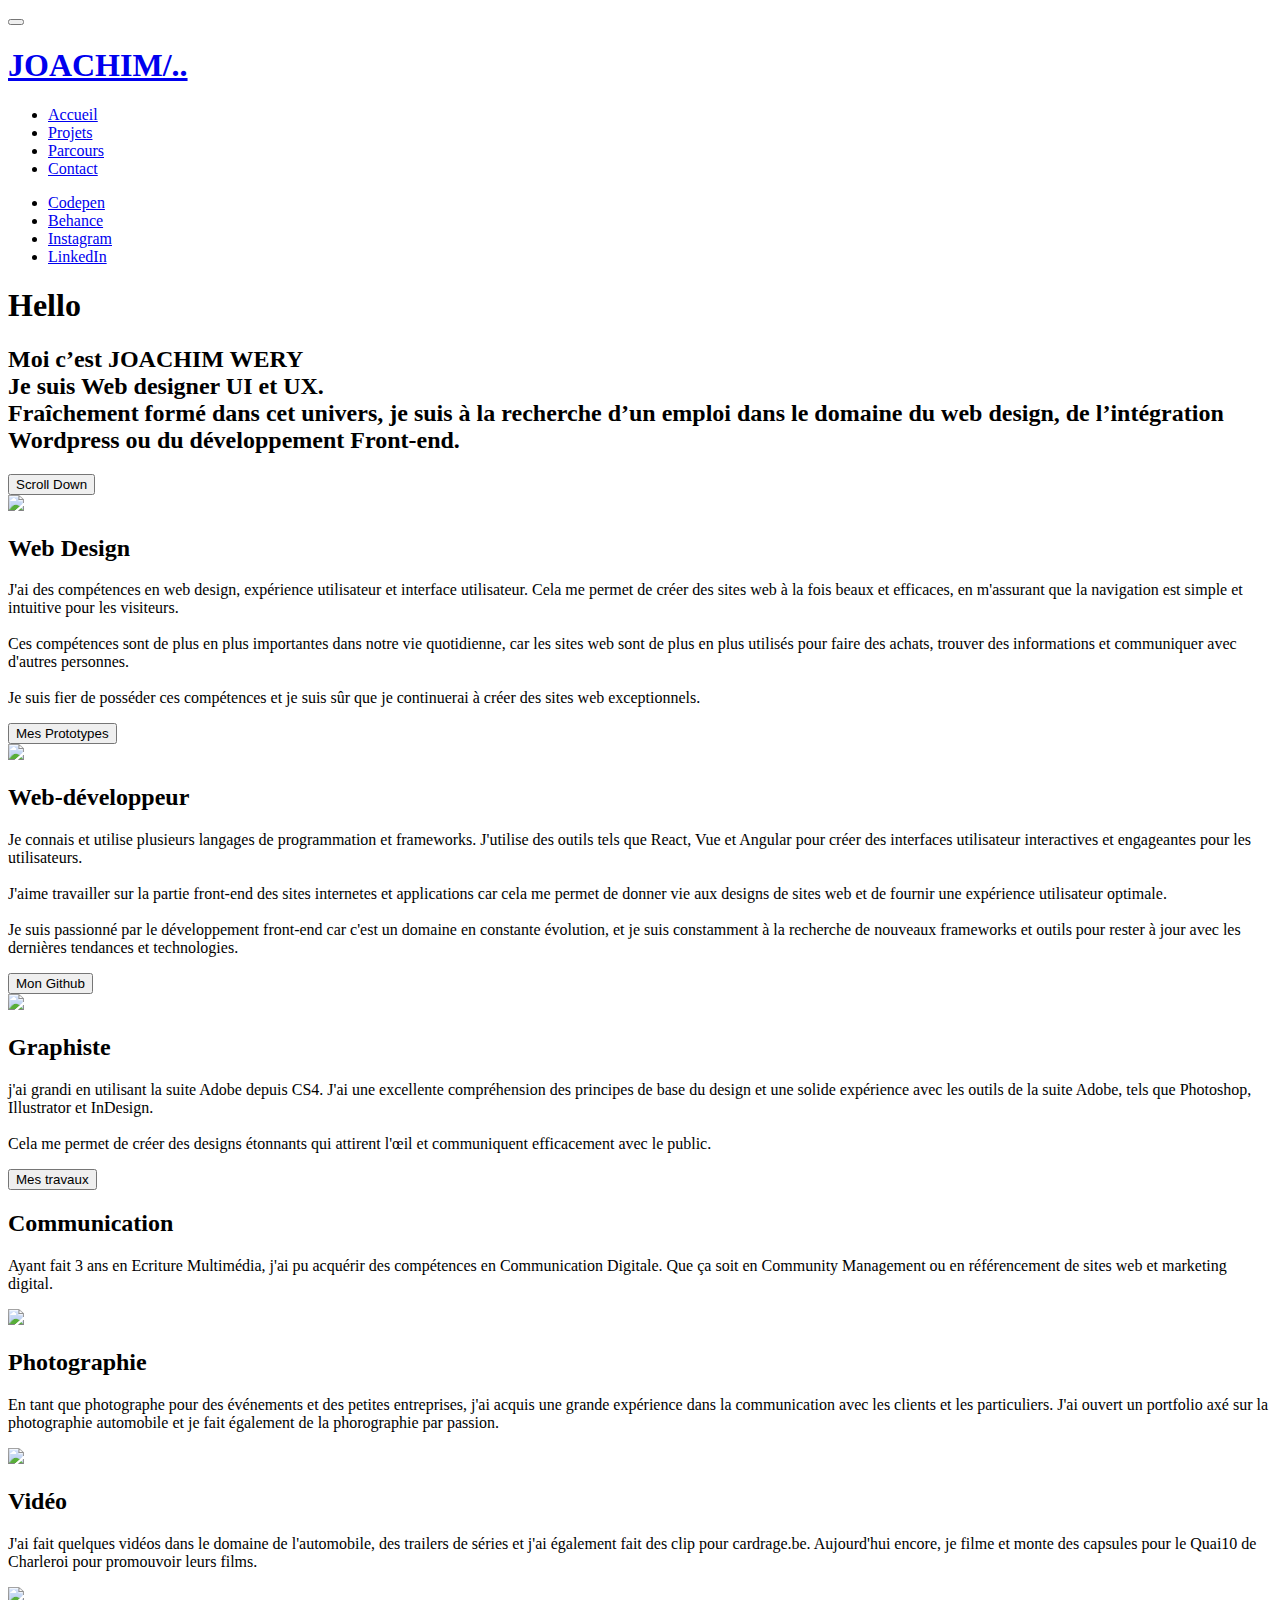
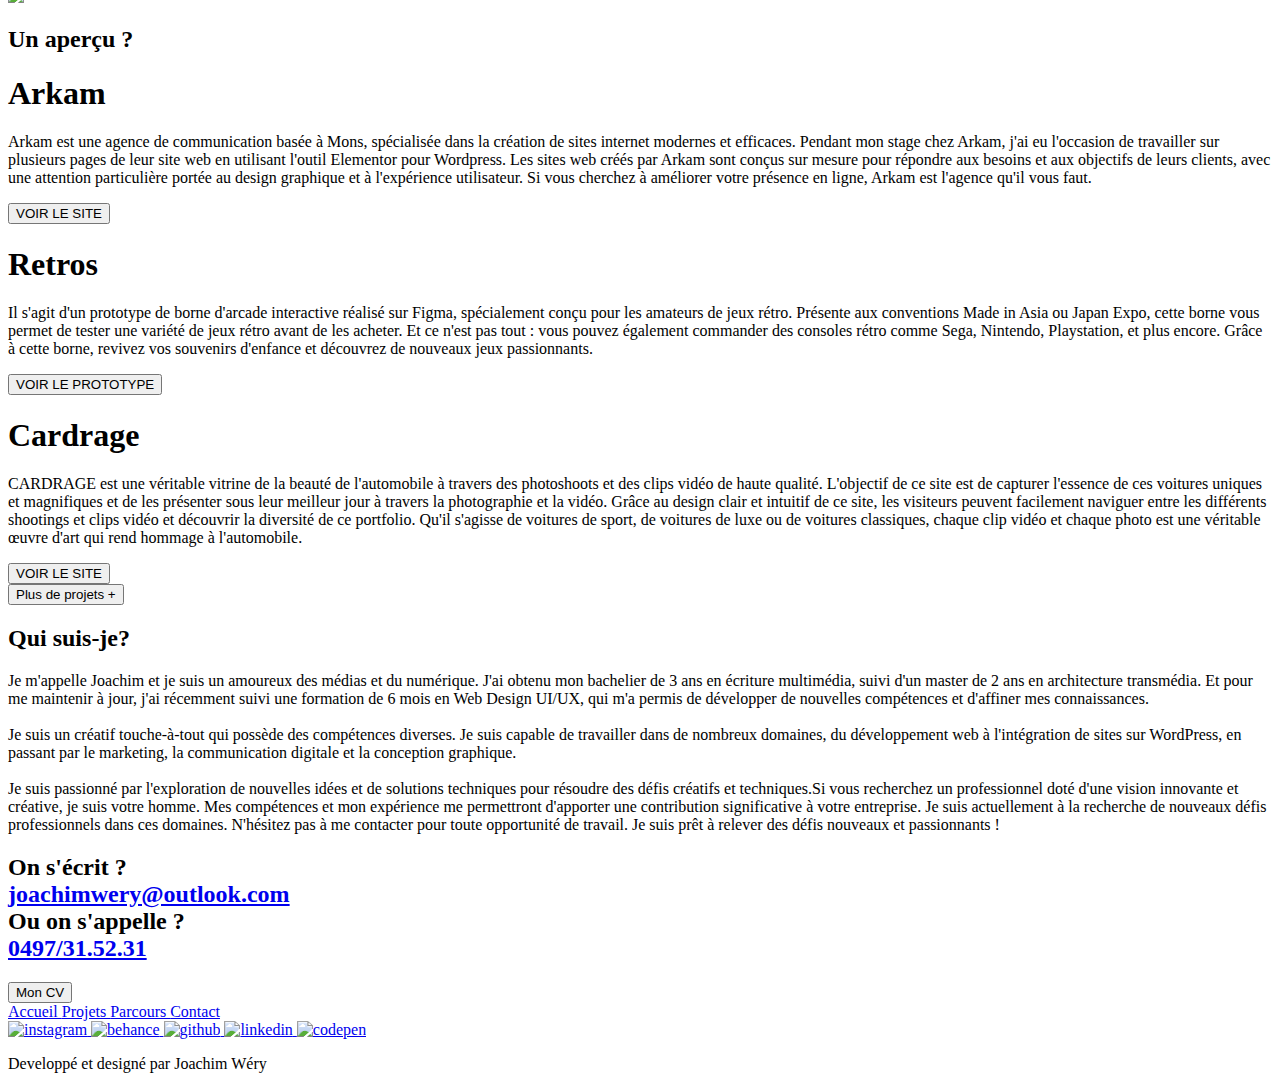
==== english/index.html @ 3c01bfeb "Big Update" ====
<!DOCTYPE html>
<html lang="fr">
<head>
    <meta charset="UTF-8">
    <meta http-equiv="X-UA-Compatible" content="IE=edge">
    <meta name="viewport" content="width=device-width, initial-scale=1.0">
    <link rel="stylesheet" href="style.css">
    <link rel="stylesheet" href="https://fonts.googleapis.com/css2?family=Material+Symbols+Outlined:opsz,wght,FILL,GRAD@20..48,100..700,0..1,-50..200" />
    <title>Home</title>
</head>
<body>
    <header>
        <header id="header">
            <nav class="nav">
              <button class="toggle-menu">
                <span></span>
              </button>
            </nav>
            <div class="slug">
                <a href="index.html"><h1>JOACHIM/..</h1></a>
              </div>
          </header>
         
          <div id="menu" class="">
            <nav class="main-nav">
              <ul>
                <li>
                  <a href="index.html">
                      Accueil
                  </a>
                </li>
                <li>
                  <a href="projets.html">
                    Projets
                  </a>
                </li>
                
                <li>
                  <a href="parcours.html">
                    Parcours
                  </a>
                </li>

                <li>
                    <a href="contact.html">
                      Contact
                    </a>
                  </li>
              </ul>
            </nav>
          
            <footer class="menu-footer">
              <nav class="footer-nav">
                <ul>
                  <li>
                    <a href="#">
                      <i class="fa fa-twitter fa-fw"></i>
                      Codepen
                    </a>
                  </li>
                  <li>
                    <a href="#">
                      <i class="fa fa-envelope fa-fw"></i>
                      Behance
                    </a>
                  </li>
                  <li>
                    <a href="#">
                      <i class="fa fa-envelope fa-fw"></i>
                      Instagram
                    </a>
                  </li>
                  <li>
                    <a href="#">
                      <i class="fa fa-envelope fa-fw"></i>
                      LinkedIn
                    </a>
                  </li>
                </ul>
              </nav>
            </footer>
          </div>
        <div class="hero">
            <h1><span>Hello</span></h1>
            <h2>Moi c’est <span>JOACHIM WERY</span><br>
                Je suis <span>Web designer UI et UX.</span><br>
                Fraîchement formé dans cet univers,
                je suis à la recherche d’un emploi dans le domaine du web design, de l’intégration Wordpress ou du développement Front-end.</h2>
            
        </div>
        <div class="button">
            
        <a href="#ancre"> <button class="btn">Scroll Down</button></a>
        </div>
      </body>
    </header>
    <ma in>
        <a name="ancre"></a>
        <div class="skill">
            <div class="webdesign">
                <img class="icon" src="img/Vector.png">
                <h2>Web Design</h2>
                <p>J'ai des compétences en web design, expérience utilisateur et interface utilisateur. Cela me permet de créer des sites web à la fois beaux et efficaces, en m'assurant que la navigation est simple et intuitive pour les visiteurs. <br><br>Ces compétences sont de plus en plus importantes dans notre vie quotidienne, car les sites web sont de plus en plus utilisés pour faire des achats, trouver des informations et communiquer avec d'autres personnes. <br><br>Je suis fier de posséder ces compétences et je suis sûr que je continuerai à créer des sites web exceptionnels.</p>
                <a href="projets.html"><button class="btn_skill">Mes Prototypes</button></a>
            </div>
            <div class="webdev">
                <img class="icon" src="img/git.png">
                <h2>Web-développeur</h2>
                <p> Je connais et utilise plusieurs langages de programmation et frameworks. J'utilise des outils tels que React, Vue et Angular pour créer des interfaces utilisateur interactives et engageantes pour les utilisateurs. <br><br> J'aime travailler sur la partie front-end des sites internetes et applications car cela me permet de donner vie aux designs de sites web et de fournir une expérience utilisateur optimale. <br><br> Je suis passionné par le développement front-end car c'est un domaine en constante évolution, et je suis constamment à la recherche de nouveaux frameworks et outils pour rester à jour avec les dernières tendances et technologies.</p>
                <a href="https://github.com/JoatypeR"><button class="btn_skill">Mon Github</button></a>
            </div>
            <div class="graphist">
                <img class="icon" src="img/dessin.png">
                <h2>Graphiste</h2>
                <p> j'ai grandi en utilisant la suite Adobe depuis CS4. J'ai une excellente compréhension des principes de base du design et une solide expérience avec les outils de la suite Adobe, tels que Photoshop, Illustrator et InDesign. <br><br> Cela me permet de créer des designs étonnants qui attirent l'œil et communiquent efficacement avec le public.</p>
                <a href="projets.html#ancre"><button class="btn_skill">Mes travaux</button></a>
            </div>
        </div>
        <div class="skill_2">
            <div class="com">
               <div class="text">
                    <h2>Communication</h2>
                    <p>Ayant fait 3 ans en Ecriture Multimédia, j'ai pu acquérir des compétences en Communication Digitale. Que ça soit en Community Management ou en référencement de sites web et marketing digital.</p>
               </div>
               <div class="icon">
                    <img class="icon" src="img/com.png">
               </div>
               </div>
            <div class="photo">
                <div class="text">
                    <h2>Photographie</h2>
                    <p>En tant que photographe pour des événements et des petites entreprises, j'ai acquis une grande expérience dans la communication avec les clients et les particuliers. J'ai ouvert un portfolio axé sur la photographie automobile et je fait également de la phorographie par passion.</p>
               </div>
               <div class="icon">
                    <img class="icon" src="img/photo.png">
               </div>
            </div>
            <div class="video">
            <div class="text">
                <h2>Vidéo</h2>
                <p>J'ai fait quelques vidéos dans le domaine de l'automobile, des trailers de séries et j'ai également fait des clip pour cardrage.be. Aujourd'hui encore, je filme et monte des capsules pour le Quai10 de Charleroi pour promouvoir leurs films. </p>
              </div>
           <div class="icon">
                <img class="icon" src="img/video.png">
           </div>
           </div>
        </div>
        <div class="appercu">
        <h2><span>Un aperçu ?</span></h2>
    </div>
        <div class="projects">
          <div class="projects_items">
            <div class="arkam"></div>
            <h1>Arkam</h1>
            <p>Arkam est une agence de communication basée à Mons, spécialisée dans la création de sites internet modernes et efficaces. Pendant mon stage chez Arkam, j'ai eu l'occasion de travailler sur plusieurs pages de leur site web en utilisant l'outil Elementor pour Wordpress. Les sites web créés par Arkam sont conçus sur mesure pour répondre aux besoins et aux objectifs de leurs clients, avec une attention particulière portée au design graphique et à l'expérience utilisateur. Si vous cherchez à améliorer votre présence en ligne, Arkam est l'agence qu'il vous faut.</p>
            <div class="button">
            
              <a href="https://www.arkam.be"> <button class="btn">VOIR LE SITE</button></a>
              </div>
            </div>
              <div class="projects_items">
            <div class="retros">
                <div class='pac-man'>
                </div>
                </div>
                <h1>Retros</h1>
                <p>Il s'agit d'un prototype de borne d'arcade interactive réalisé sur Figma, spécialement conçu pour les amateurs de jeux rétro. Présente aux conventions Made in Asia ou Japan Expo, cette borne vous permet de tester une variété de jeux rétro avant de les acheter. Et ce n'est pas tout : vous pouvez également commander des consoles rétro comme Sega, Nintendo, Playstation, et plus encore. Grâce à cette borne, revivez vos souvenirs d'enfance et découvrez de nouveaux jeux passionnants.</p>
                <div class="button">
                  <a href="https://www.figma.com/proto/tZ9EUdv9qtrTrFiYEopOg8/Borne-arcade?page-id=370%3A2824&node-id=370-7586&viewport=2591%2C1949%2C0.11&scaling=scale-down&starting-point-node-id=370%3A7586"> <button class="btn">VOIR LE PROTOTYPE</button></a>
                  </div>
                </div>
                <div class="projects_items">  
            <div class="cardrage"></div>
            <h1>Cardrage</h1>
            <p>CARDRAGE est une véritable vitrine de la beauté de l'automobile à travers des photoshoots et des clips vidéo de haute qualité. L'objectif de ce site est de capturer l'essence de ces voitures uniques et magnifiques et de les présenter sous leur meilleur jour à travers la photographie et la vidéo. Grâce au design clair et intuitif de ce site, les visiteurs peuvent facilement naviguer entre les différents shootings et clips vidéo et découvrir la diversité de ce portfolio. Qu'il s'agisse de voitures de sport, de voitures de luxe ou de voitures classiques, chaque clip vidéo et chaque photo est une véritable œuvre d'art qui rend hommage à l'automobile.</p>
            <div class="button">
              <a href="https://www.cardrage.be"> <button class="btn">VOIR LE SITE</button></a>
              </div>
              </div>
      </div>
      <div class="button">
        <a href="projets.html">
        <button class="btn_3">
            Plus de projets +
        </button>
    </a>
</div>
<div class="propos">
    <h2>Qui suis-je?</h2>
    <p>
        Je m'appelle Joachim et je suis un amoureux des médias et du numérique. J'ai obtenu mon bachelier de 3 ans en écriture multimédia, suivi d'un master de 2 ans en architecture transmédia. Et pour me maintenir à jour, j'ai récemment suivi une formation de 6 mois en Web Design UI/UX, qui m'a permis de développer de nouvelles compétences et d'affiner mes connaissances.
<br>
<br>
Je suis un créatif touche-à-tout qui possède des compétences diverses. Je suis capable de travailler dans de nombreux domaines, du développement web à l'intégration de sites sur WordPress, en passant par le marketing, la communication digitale et la conception graphique. 
<br>
<br>
Je suis passionné par l'exploration de nouvelles idées et de solutions techniques pour résoudre des défis créatifs et techniques.Si vous recherchez un professionnel doté d'une vision innovante et créative, je suis votre homme. Mes compétences et mon expérience me permettront d'apporter une contribution significative à votre entreprise. Je suis actuellement à la recherche de nouveaux défis professionnels dans ces domaines. N'hésitez pas à me contacter pour toute opportunité de travail. Je suis prêt à relever des défis nouveaux et passionnants !
</p>
</div>

<div class="hero2">
  
       <h2> On s'écrit ?<br> <a href="mailto:joachimwery@outlook.com"><span>joachimwery@outlook.com</span></a><br>
        Ou on s'appelle ?<br> <a href="tél:0497315231"><span>0497/31.52.31</span></a></h2>
       
</div>
<div class="button">
            
  <a href=""> <button class="btn2">Mon CV</button></a>
  </div>
    </main>
    <footer>
        <div class="social">
          <a href="index.html">
            Accueil
          </a>
            <a href="projets.html">
            Projets
            </a>
            <a href="parcours.html">
              Parcours
            </a>
            <a href="contact.html">
              Contact
            </a>
            
        </div>

        <div class="social">
            <a href="https://www.instagram.com/joachimwery/">
            <img src="SVG/instagram.svg" alt="instagram" srcset="svg/instagram.svg">
            </a>
            <a href="https://www.behance.net/wryjoachim/">
              <img src="SVG/behance.svg" alt="behance" srcset="svg/behance.svg">
            </a>
            <a href="https://github.com/JoatypeR">
              <img src="SVG/github.svg" alt="github" srcset="svg/github.svg">
            </a>
            <a href="https://www.linkedin.com/in/joachim-wery/">
              <img src="SVG/linkedin2.svg" alt="linkedin" srcset="svg/linkedin2.svg">
            </a>
            <a href="https://codepen.io/MonsieurJo">
              <img src="SVG/codepen.svg" alt="codepen" srcset="svg/codepen.svg">
          </a>
        </div>
         <div class="copy">
        <p>Developpé et designé par Joachim Wéry </p>
        </div>
    </footer>
    <script src="https://code.jquery.com/jquery-3.6.0.min.js"></script>
<script src="script.js"></script>
</body>
</html>
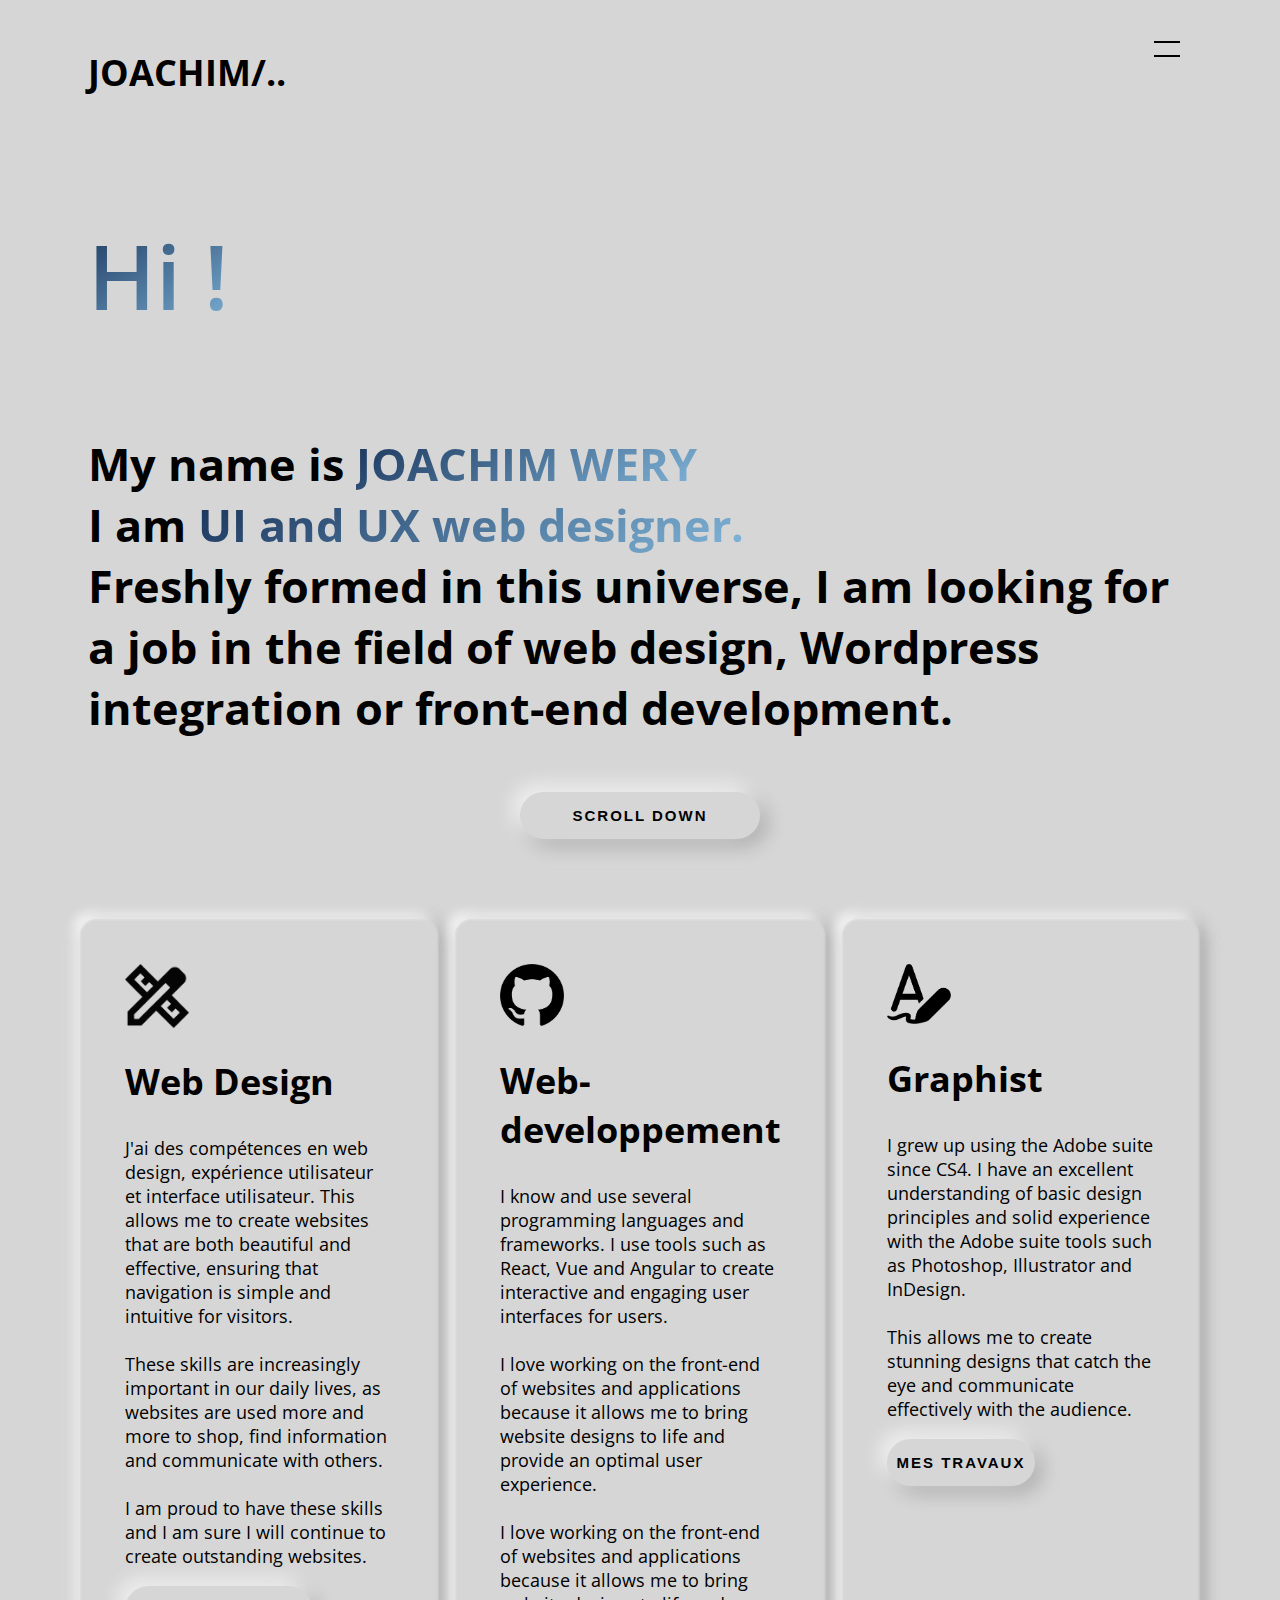
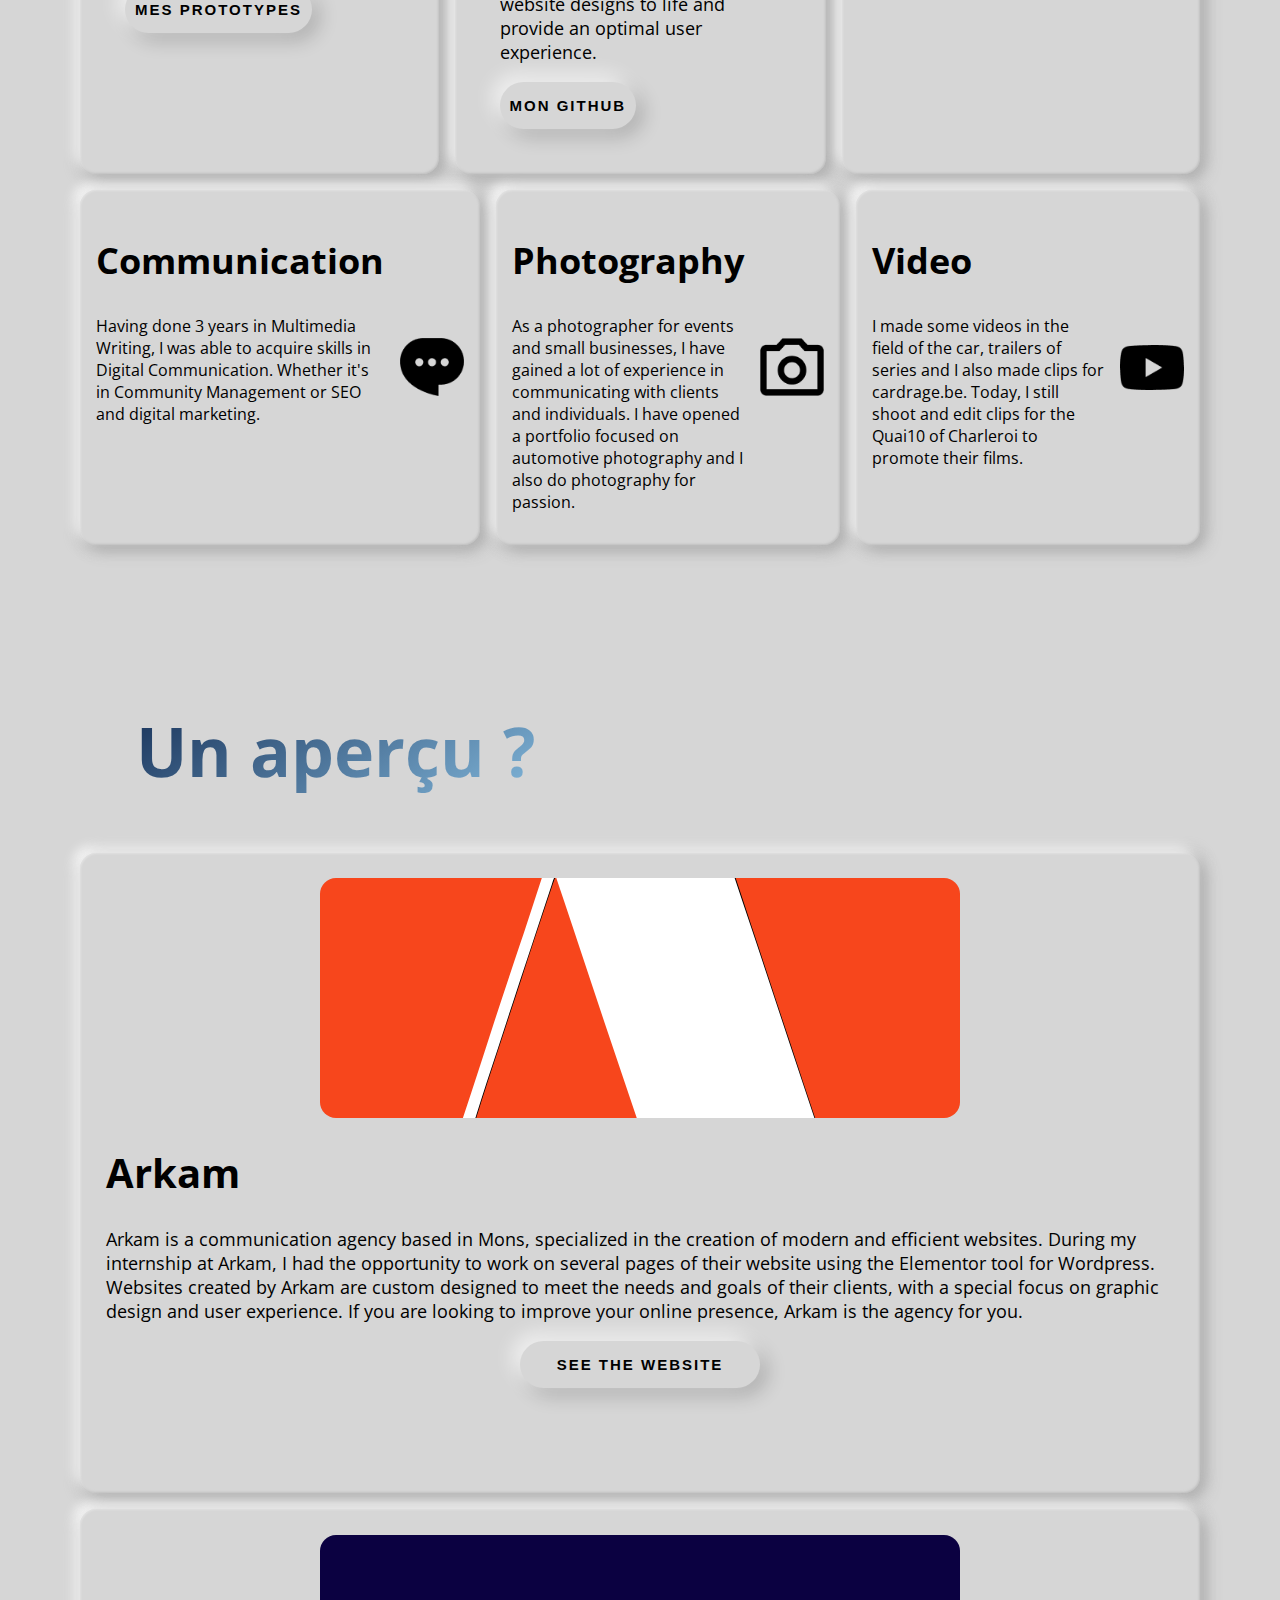
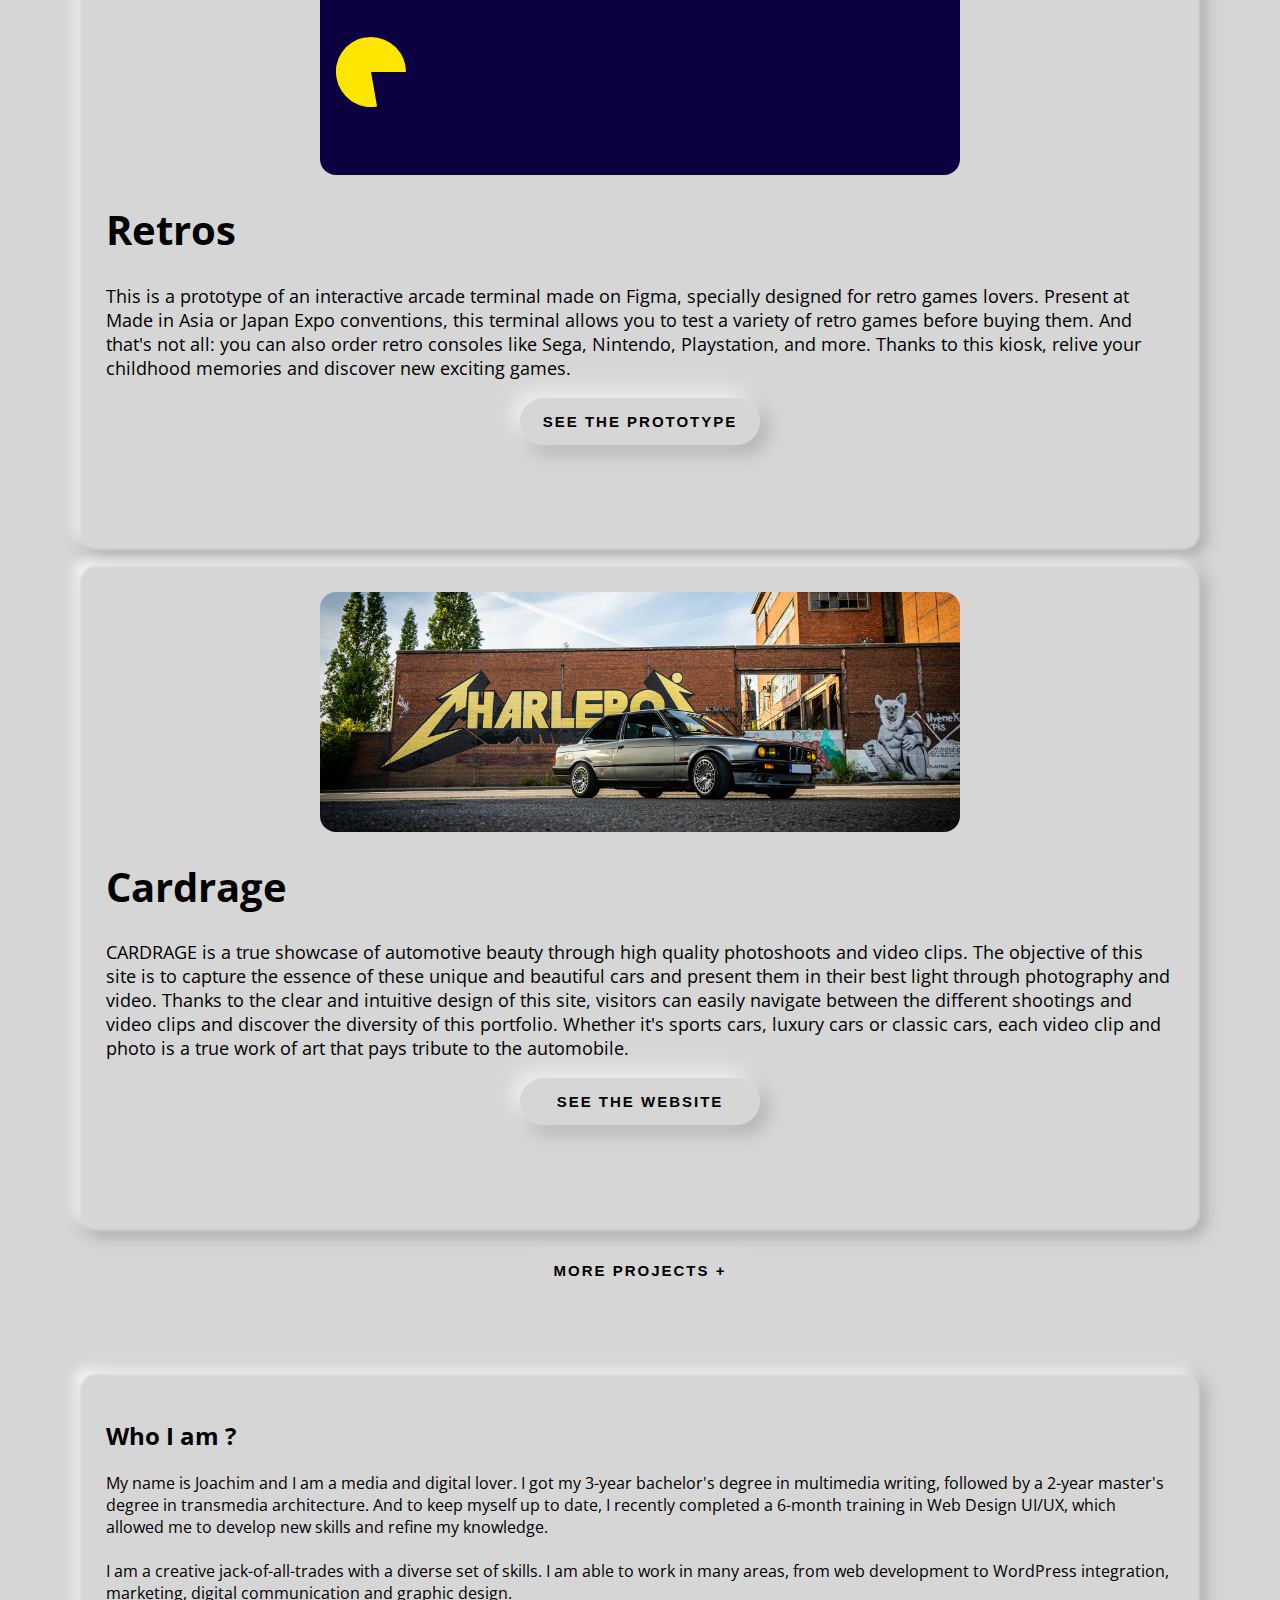
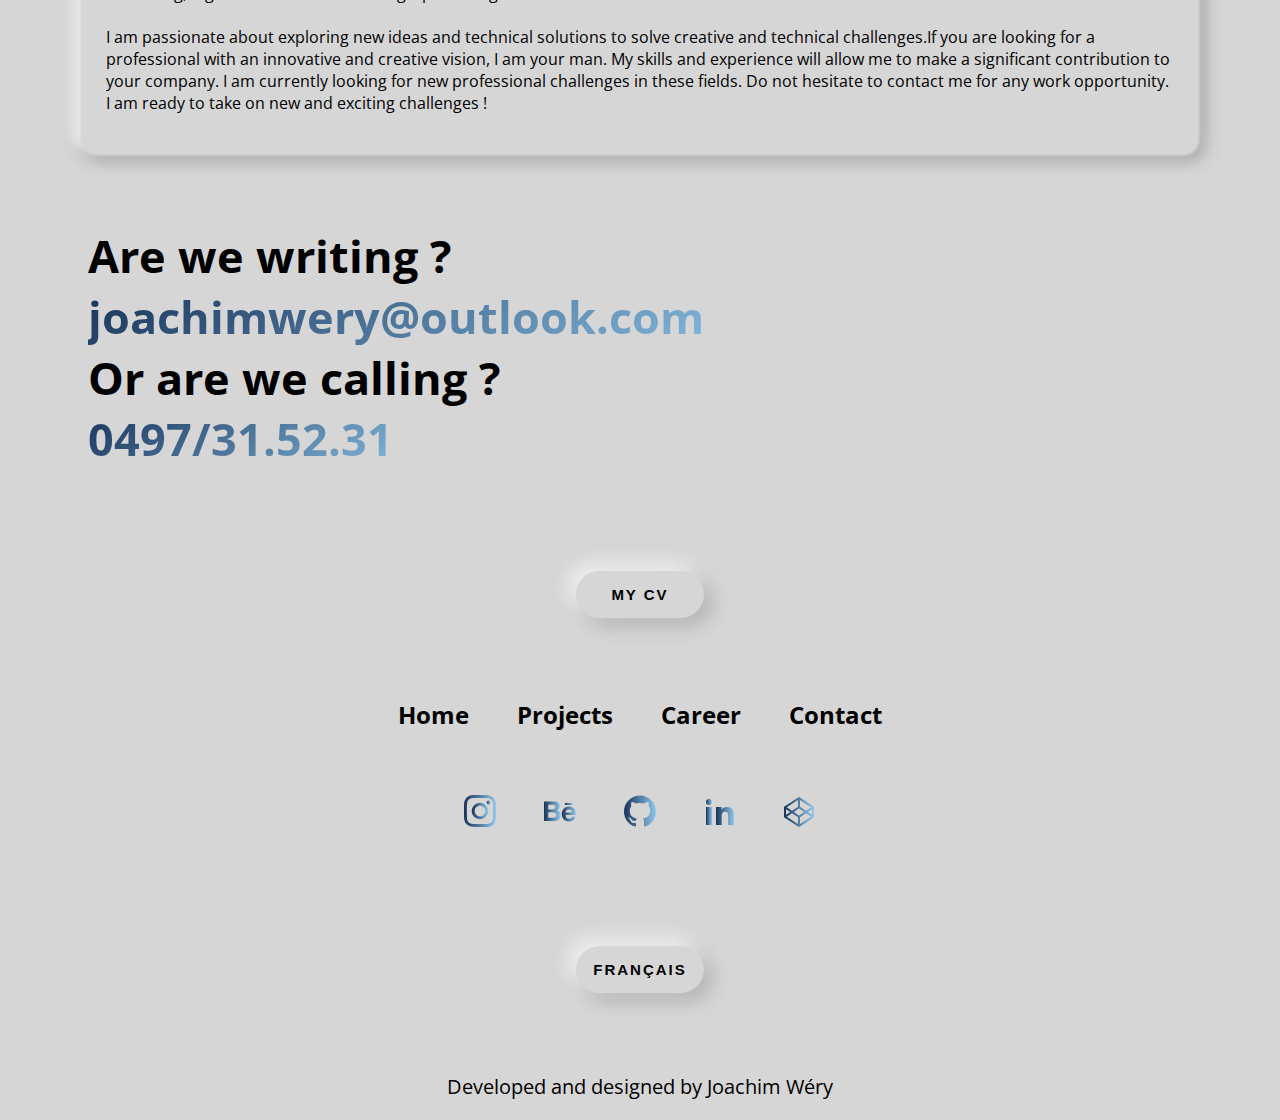
==== commit 8b08a8c5: "Dernières validations" ====
--- a/english/index.html
+++ b/english/index.html
@@ -1,12 +1,13 @@
 <!DOCTYPE html>
-<html lang="fr">
+<html lang="en">
 <head>
     <meta charset="UTF-8">
     <meta http-equiv="X-UA-Compatible" content="IE=edge">
     <meta name="viewport" content="width=device-width, initial-scale=1.0">
-    <link rel="stylesheet" href="style.css">
+    <link rel="stylesheet" href="../style.css">
     <link rel="stylesheet" href="https://fonts.googleapis.com/css2?family=Material+Symbols+Outlined:opsz,wght,FILL,GRAD@20..48,100..700,0..1,-50..200" />
-    <title>Home</title>
+    <link rel="icon" href="svg/logo.svg">
+    <title>Joachim Wéry / Home</title>
 </head>
 <body>
     <header>
@@ -26,18 +27,18 @@
               <ul>
                 <li>
                   <a href="index.html">
-                      Accueil
+                      Home
                   </a>
                 </li>
                 <li>
                   <a href="projets.html">
-                    Projets
+                    Projects
                   </a>
                 </li>
                 
                 <li>
                   <a href="parcours.html">
-                    Parcours
+                    Career
                   </a>
                 </li>
 
@@ -81,11 +82,11 @@
             </footer>
           </div>
         <div class="hero">
-            <h1><span>Hello</span></h1>
-            <h2>Moi c’est <span>JOACHIM WERY</span><br>
-                Je suis <span>Web designer UI et UX.</span><br>
-                Fraîchement formé dans cet univers,
-                je suis à la recherche d’un emploi dans le domaine du web design, de l’intégration Wordpress ou du développement Front-end.</h2>
+            <h1><span>Hi !</span></h1>
+            <h2>My name is <span>JOACHIM WERY</span><br>
+                I am <span>UI and UX web designer.</span><br>
+                Freshly formed in this universe,
+                I am looking for a job in the field of web design, Wordpress integration or front-end development.</h2>
             
         </div>
         <div class="button">
@@ -98,21 +99,21 @@
         <a name="ancre"></a>
         <div class="skill">
             <div class="webdesign">
-                <img class="icon" src="img/Vector.png">
+                <img class="icon" src="../img/Vector.png">
                 <h2>Web Design</h2>
-                <p>J'ai des compétences en web design, expérience utilisateur et interface utilisateur. Cela me permet de créer des sites web à la fois beaux et efficaces, en m'assurant que la navigation est simple et intuitive pour les visiteurs. <br><br>Ces compétences sont de plus en plus importantes dans notre vie quotidienne, car les sites web sont de plus en plus utilisés pour faire des achats, trouver des informations et communiquer avec d'autres personnes. <br><br>Je suis fier de posséder ces compétences et je suis sûr que je continuerai à créer des sites web exceptionnels.</p>
+                <p>J'ai des compétences en web design, expérience utilisateur et interface utilisateur. This allows me to create websites that are both beautiful and effective, ensuring that navigation is simple and intuitive for visitors. <br><br> These skills are increasingly important in our daily lives, as websites are used more and more to shop, find information and communicate with others. <br><br>I am proud to have these skills and I am sure I will continue to create outstanding websites.</p>
                 <a href="projets.html"><button class="btn_skill">Mes Prototypes</button></a>
             </div>
             <div class="webdev">
-                <img class="icon" src="img/git.png">
-                <h2>Web-développeur</h2>
-                <p> Je connais et utilise plusieurs langages de programmation et frameworks. J'utilise des outils tels que React, Vue et Angular pour créer des interfaces utilisateur interactives et engageantes pour les utilisateurs. <br><br> J'aime travailler sur la partie front-end des sites internetes et applications car cela me permet de donner vie aux designs de sites web et de fournir une expérience utilisateur optimale. <br><br> Je suis passionné par le développement front-end car c'est un domaine en constante évolution, et je suis constamment à la recherche de nouveaux frameworks et outils pour rester à jour avec les dernières tendances et technologies.</p>
+                <img class="icon" src="../img/git.png">
+                <h2>Web-developpement</h2>
+                <p> I know and use several programming languages and frameworks. I use tools such as React, Vue and Angular to create interactive and engaging user interfaces for users. <br><br> I love working on the front-end of websites and applications because it allows me to bring website designs to life and provide an optimal user experience. <br><br> I love working on the front-end of websites and applications because it allows me to bring website designs to life and provide an optimal user experience.</p>
                 <a href="https://github.com/JoatypeR"><button class="btn_skill">Mon Github</button></a>
             </div>
             <div class="graphist">
-                <img class="icon" src="img/dessin.png">
-                <h2>Graphiste</h2>
-                <p> j'ai grandi en utilisant la suite Adobe depuis CS4. J'ai une excellente compréhension des principes de base du design et une solide expérience avec les outils de la suite Adobe, tels que Photoshop, Illustrator et InDesign. <br><br> Cela me permet de créer des designs étonnants qui attirent l'œil et communiquent efficacement avec le public.</p>
+                <img class="icon" src="../img/dessin.png">
+                <h2>Graphist</h2>
+                <p> I grew up using the Adobe suite since CS4. I have an excellent understanding of basic design principles and solid experience with the Adobe suite tools such as Photoshop, Illustrator and InDesign. <br><br> This allows me to create stunning designs that catch the eye and communicate effectively with the audience.</p>
                 <a href="projets.html#ancre"><button class="btn_skill">Mes travaux</button></a>
             </div>
         </div>
@@ -120,28 +121,28 @@
             <div class="com">
                <div class="text">
                     <h2>Communication</h2>
-                    <p>Ayant fait 3 ans en Ecriture Multimédia, j'ai pu acquérir des compétences en Communication Digitale. Que ça soit en Community Management ou en référencement de sites web et marketing digital.</p>
+                    <p>Having done 3 years in Multimedia Writing, I was able to acquire skills in Digital Communication. Whether it's in Community Management or SEO and digital marketing.</p>
                </div>
                <div class="icon">
-                    <img class="icon" src="img/com.png">
+                    <img class="icon" src="../img/com.png">
                </div>
                </div>
             <div class="photo">
                 <div class="text">
-                    <h2>Photographie</h2>
-                    <p>En tant que photographe pour des événements et des petites entreprises, j'ai acquis une grande expérience dans la communication avec les clients et les particuliers. J'ai ouvert un portfolio axé sur la photographie automobile et je fait également de la phorographie par passion.</p>
+                    <h2>Photography</h2>
+                    <p>As a photographer for events and small businesses, I have gained a lot of experience in communicating with clients and individuals. I have opened a portfolio focused on automotive photography and I also do photography for passion.</p>
                </div>
                <div class="icon">
-                    <img class="icon" src="img/photo.png">
+                    <img class="icon" src="../img/photo.png">
                </div>
             </div>
             <div class="video">
             <div class="text">
-                <h2>Vidéo</h2>
-                <p>J'ai fait quelques vidéos dans le domaine de l'automobile, des trailers de séries et j'ai également fait des clip pour cardrage.be. Aujourd'hui encore, je filme et monte des capsules pour le Quai10 de Charleroi pour promouvoir leurs films. </p>
+                <h2>Video</h2>
+                <p>I made some videos in the field of the car, trailers of series and I also made clips for cardrage.be. Today, I still shoot and edit clips for the Quai10 of Charleroi to promote their films. </p>
               </div>
            <div class="icon">
-                <img class="icon" src="img/video.png">
+                <img class="icon" src="../img/video.png">
            </div>
            </div>
         </div>
@@ -152,10 +153,10 @@
           <div class="projects_items">
             <div class="arkam"></div>
             <h1>Arkam</h1>
-            <p>Arkam est une agence de communication basée à Mons, spécialisée dans la création de sites internet modernes et efficaces. Pendant mon stage chez Arkam, j'ai eu l'occasion de travailler sur plusieurs pages de leur site web en utilisant l'outil Elementor pour Wordpress. Les sites web créés par Arkam sont conçus sur mesure pour répondre aux besoins et aux objectifs de leurs clients, avec une attention particulière portée au design graphique et à l'expérience utilisateur. Si vous cherchez à améliorer votre présence en ligne, Arkam est l'agence qu'il vous faut.</p>
+            <p>Arkam is a communication agency based in Mons, specialized in the creation of modern and efficient websites. During my internship at Arkam, I had the opportunity to work on several pages of their website using the Elementor tool for Wordpress. Websites created by Arkam are custom designed to meet the needs and goals of their clients, with a special focus on graphic design and user experience. If you are looking to improve your online presence, Arkam is the agency for you.</p>
             <div class="button">
             
-              <a href="https://www.arkam.be"> <button class="btn">VOIR LE SITE</button></a>
+              <a href="https://www.arkam.be"> <button class="btn">SEE THE WEBSITE</button></a>
               </div>
             </div>
               <div class="projects_items">
@@ -164,90 +165,94 @@
                 </div>
                 </div>
                 <h1>Retros</h1>
-                <p>Il s'agit d'un prototype de borne d'arcade interactive réalisé sur Figma, spécialement conçu pour les amateurs de jeux rétro. Présente aux conventions Made in Asia ou Japan Expo, cette borne vous permet de tester une variété de jeux rétro avant de les acheter. Et ce n'est pas tout : vous pouvez également commander des consoles rétro comme Sega, Nintendo, Playstation, et plus encore. Grâce à cette borne, revivez vos souvenirs d'enfance et découvrez de nouveaux jeux passionnants.</p>
+                <p>This is a prototype of an interactive arcade terminal made on Figma, specially designed for retro games lovers. Present at Made in Asia or Japan Expo conventions, this terminal allows you to test a variety of retro games before buying them. And that's not all: you can also order retro consoles like Sega, Nintendo, Playstation, and more. Thanks to this kiosk, relive your childhood memories and discover new exciting games.</p>
                 <div class="button">
-                  <a href="https://www.figma.com/proto/tZ9EUdv9qtrTrFiYEopOg8/Borne-arcade?page-id=370%3A2824&node-id=370-7586&viewport=2591%2C1949%2C0.11&scaling=scale-down&starting-point-node-id=370%3A7586"> <button class="btn">VOIR LE PROTOTYPE</button></a>
+                  <a href="https://www.figma.com/proto/tZ9EUdv9qtrTrFiYEopOg8/Borne-arcade?page-id=370%3A2824&node-id=370-7586&viewport=2591%2C1949%2C0.11&scaling=scale-down&starting-point-node-id=370%3A7586"> <button class="btn">SEE THE PROTOTYPE</button></a>
                   </div>
                 </div>
                 <div class="projects_items">  
             <div class="cardrage"></div>
             <h1>Cardrage</h1>
-            <p>CARDRAGE est une véritable vitrine de la beauté de l'automobile à travers des photoshoots et des clips vidéo de haute qualité. L'objectif de ce site est de capturer l'essence de ces voitures uniques et magnifiques et de les présenter sous leur meilleur jour à travers la photographie et la vidéo. Grâce au design clair et intuitif de ce site, les visiteurs peuvent facilement naviguer entre les différents shootings et clips vidéo et découvrir la diversité de ce portfolio. Qu'il s'agisse de voitures de sport, de voitures de luxe ou de voitures classiques, chaque clip vidéo et chaque photo est une véritable œuvre d'art qui rend hommage à l'automobile.</p>
+            <p>CARDRAGE is a true showcase of automotive beauty through high quality photoshoots and video clips. The objective of this site is to capture the essence of these unique and beautiful cars and present them in their best light through photography and video. Thanks to the clear and intuitive design of this site, visitors can easily navigate between the different shootings and video clips and discover the diversity of this portfolio. Whether it's sports cars, luxury cars or classic cars, each video clip and photo is a true work of art that pays tribute to the automobile.</p>
             <div class="button">
-              <a href="https://www.cardrage.be"> <button class="btn">VOIR LE SITE</button></a>
+              <a href="https://www.cardrage.be"> <button class="btn">SEE THE WEBSITE</button></a>
               </div>
               </div>
       </div>
       <div class="button">
         <a href="projets.html">
         <button class="btn_3">
-            Plus de projets +
+            More projects +
         </button>
     </a>
 </div>
 <div class="propos">
-    <h2>Qui suis-je?</h2>
+    <h2>Who I am ?</h2>
     <p>
-        Je m'appelle Joachim et je suis un amoureux des médias et du numérique. J'ai obtenu mon bachelier de 3 ans en écriture multimédia, suivi d'un master de 2 ans en architecture transmédia. Et pour me maintenir à jour, j'ai récemment suivi une formation de 6 mois en Web Design UI/UX, qui m'a permis de développer de nouvelles compétences et d'affiner mes connaissances.
-<br>
-<br>
-Je suis un créatif touche-à-tout qui possède des compétences diverses. Je suis capable de travailler dans de nombreux domaines, du développement web à l'intégration de sites sur WordPress, en passant par le marketing, la communication digitale et la conception graphique. 
-<br>
-<br>
-Je suis passionné par l'exploration de nouvelles idées et de solutions techniques pour résoudre des défis créatifs et techniques.Si vous recherchez un professionnel doté d'une vision innovante et créative, je suis votre homme. Mes compétences et mon expérience me permettront d'apporter une contribution significative à votre entreprise. Je suis actuellement à la recherche de nouveaux défis professionnels dans ces domaines. N'hésitez pas à me contacter pour toute opportunité de travail. Je suis prêt à relever des défis nouveaux et passionnants !
+      My name is Joachim and I am a media and digital lover. I got my 3-year bachelor's degree in multimedia writing, followed by a 2-year master's degree in transmedia architecture. And to keep myself up to date, I recently completed a 6-month training in Web Design UI/UX, which allowed me to develop new skills and refine my knowledge.
+<br>
+<br>
+I am a creative jack-of-all-trades with a diverse set of skills. I am able to work in many areas, from web development to WordPress integration, marketing, digital communication and graphic design.
+<br>
+<br>
+I am passionate about exploring new ideas and technical solutions to solve creative and technical challenges.If you are looking for a professional with an innovative and creative vision, I am your man. My skills and experience will allow me to make a significant contribution to your company. I am currently looking for new professional challenges in these fields. Do not hesitate to contact me for any work opportunity. I am ready to take on new and exciting challenges !
 </p>
 </div>
 
 <div class="hero2">
   
-       <h2> On s'écrit ?<br> <a href="mailto:joachimwery@outlook.com"><span>joachimwery@outlook.com</span></a><br>
-        Ou on s'appelle ?<br> <a href="tél:0497315231"><span>0497/31.52.31</span></a></h2>
+       <h2> Are we writing ?<br> <a href="mailto:joachimwery@outlook.com"><span>joachimwery@outlook.com</span></a><br>
+        Or are we calling ?<br> <a href="tél:0497315231"><span>0497/31.52.31</span></a></h2>
        
 </div>
 <div class="button">
             
-  <a href=""> <button class="btn2">Mon CV</button></a>
+  <a href="https://1drv.ms/b/s!Am0zunUwoYHxbfig_QmbxJaPmx0?e=yTphFZ"> <button class="btn2">My CV</button></a>
   </div>
     </main>
     <footer>
-        <div class="social">
-          <a href="index.html">
-            Accueil
+      <div class="social">
+        <a href="index.html">
+          Home
+        </a>
+          <a href="projets.html">
+          Projects
           </a>
-            <a href="projets.html">
-            Projets
-            </a>
-            <a href="parcours.html">
-              Parcours
-            </a>
-            <a href="contact.html">
-              Contact
-            </a>
-            
-        </div>
-
-        <div class="social">
-            <a href="https://www.instagram.com/joachimwery/">
-            <img src="SVG/instagram.svg" alt="instagram" srcset="svg/instagram.svg">
-            </a>
-            <a href="https://www.behance.net/wryjoachim/">
-              <img src="SVG/behance.svg" alt="behance" srcset="svg/behance.svg">
-            </a>
-            <a href="https://github.com/JoatypeR">
-              <img src="SVG/github.svg" alt="github" srcset="svg/github.svg">
-            </a>
-            <a href="https://www.linkedin.com/in/joachim-wery/">
-              <img src="SVG/linkedin2.svg" alt="linkedin" srcset="svg/linkedin2.svg">
-            </a>
-            <a href="https://codepen.io/MonsieurJo">
-              <img src="SVG/codepen.svg" alt="codepen" srcset="svg/codepen.svg">
+          <a href="parcours.html">
+            Career
           </a>
-        </div>
+          <a href="contact.html">
+            Contact
+          </a>
+          
+      </div>
+
+
+      <div class="social">
+        <a href="https://www.instagram.com/joachimwery/">
+        <img src="svg/instagram.svg" alt="instagram" srcset="svg/instagram.svg">
+        </a>
+        <a href="https://www.behance.net/wryjoachim/">
+          <img src="svg/behance.svg" alt="behance" srcset="svg/behance.svg">
+        </a>
+        <a href="https://github.com/JoatypeR">
+          <img src="svg/github.svg" alt="github" srcset="svg/github.svg">
+        </a>
+        <a href="https://www.linkedin.com/in/joachim-wery/">
+          <img src="svg/linkedin2.svg" alt="linkedin" srcset="svg/linkedin2.svg">
+        </a>
+        <a href="https://codepen.io/MonsieurJo">
+          <img src="svg/codepen.svg" alt="codepen" srcset="svg/codepen.svg">
+      </a>
+    </div>
          <div class="copy">
-        <p>Developpé et designé par Joachim Wéry </p>
+           <div class="button">
+            <a href="../index.html"> <button class="btn2">Français</button></a>
+          </div>
+        <p>Developed and designed by Joachim Wéry </p>
         </div>
     </footer>
     <script src="https://code.jquery.com/jquery-3.6.0.min.js"></script>
-<script src="script.js"></script>
+    <script src="../script.js"></script>
 </body>
 </html>--- a/style.css
+++ b/style.css
@@ -0,0 +1,1248 @@
+@charset "UTF-8";
+@import url("https://fonts.googleapis.com/css2?family=Open+Sans:ital,wght@0,300;0,400;0,500;0,600;0,700;0,800;1,300;1,400;1,500;1,600;1,700;1,800&display=swap");
+@import url("https://fonts.googleapis.com/css?family=Montserrat:300,400,500,700");
+* {
+  box-sizing: border-box;
+  outline: none;
+}
+
+body {
+  display: block;
+}
+
+@media (max-width: 48rem) {
+  body {
+    width: 90vw;
+    justify-content: center;
+  }
+}
+#header {
+  padding: 5rem;
+  padding-top: 1rem;
+  padding-bottom: 1rem;
+}
+
+@media (max-width: 48rem) {
+  #header {
+    padding: 0;
+  }
+}
+html {
+  scroll-behavior: smooth;
+  scroll-padding-top: 50px;
+  background: rgb(214, 214, 214);
+}
+@media (max-width: 48rem) {
+  html {
+    padding: 0.5rem;
+  }
+}
+
+.slug {
+  font-family: "Open Sans", sans-serif;
+  font-size: 2vh;
+}
+
+.slug h1 {
+  text-decoration: none;
+  color: #000000;
+}
+
+@media (max-width: 48rem) {
+  .slug {
+    font-size: 1.5vh;
+    margin-top: 3rem;
+  }
+}
+/* Propriétés */
+/* Menu Nav */
+/* Hero page */
+/* Pacman */
+/*début menu hamburger */
+#menu:after {
+  content: "";
+  background-image: url("img/paper_1.png");
+  animation: grain 8s steps(10) infinite;
+  height: 300%;
+  left: -50%;
+  opacity: 0.3;
+  position: fixed;
+  top: -100%;
+  width: 300%;
+}
+
+#menu {
+  background: linear-gradient(146.96deg, #19335A 0.05%, #8FC8EB 113.52%);
+  height: 100%;
+  left: 0;
+  opacity: 0;
+  overflow: hidden;
+  position: fixed;
+  text-align: center;
+  top: 0;
+  transition: all 0.7s ease-in-out;
+  visibility: hidden;
+  width: 100%;
+  z-index: 1100;
+  font-family: "Open Sans", sans-serif;
+}
+@keyframes grain {
+  0%, 100% {
+    transform: translate(0, 0);
+  }
+  10% {
+    transform: translate(-5%, -10%);
+  }
+  20% {
+    transform: translate(-15%, 5%);
+  }
+  30% {
+    transform: translate(7%, -25%);
+  }
+  40% {
+    transform: translate(-5%, 25%);
+  }
+  50% {
+    transform: translate(-15%, 10%);
+  }
+  60% {
+    transform: translate(15%, 0%);
+  }
+  70% {
+    transform: translate(0%, 15%);
+  }
+  80% {
+    transform: translate(3%, 35%);
+  }
+  90% {
+    transform: translate(-10%, 10%);
+  }
+}
+#menu.open {
+  opacity: 1;
+  visibility: visible;
+}
+#menu.open li:nth-child(1) {
+  animation-delay: 0.1s;
+}
+#menu.open li:nth-child(2) {
+  animation-delay: 0.2s;
+}
+#menu.open li:nth-child(3) {
+  animation-delay: 0.3s;
+}
+#menu.open li:nth-child(4) {
+  animation-delay: 0.4s;
+}
+#menu.open li:nth-child(5) {
+  animation-delay: 0.5s;
+}
+#menu.open li:nth-child(6) {
+  animation-delay: 0.6s;
+}
+#menu.open li:nth-child(7) {
+  animation-delay: 0.7s;
+}
+#menu.open li:nth-child(8) {
+  animation-delay: 0.8s;
+}
+#menu.open li:nth-child(9) {
+  animation-delay: 0.9s;
+}
+#menu.open li:nth-child(10) {
+  animation-delay: 1s;
+}
+#menu.open li {
+  animation-duration: 1s;
+  animation-fill-mode: both;
+  animation-name: fadeInUp;
+}
+#menu ul:hover a {
+  opacity: 0.5;
+}
+#menu ul a {
+  transition: opacity 0.3s ease-in-out;
+}
+#menu ul a:hover {
+  opacity: 1;
+}
+#menu .main-nav {
+  position: relative;
+  top: 50%;
+  transform: translateY(-50%);
+  z-index: 1110;
+}
+@media (max-height: 48rem) {
+  #menu .main-nav {
+    margin: 0 auto;
+  }
+}
+#menu .main-nav ul {
+  list-style: none;
+  margin: 0;
+  padding: 0;
+}
+#menu .main-nav a {
+  color: #000000;
+  display: block;
+  font-size: 2.5rem;
+  font-weight: bold;
+  padding: 1rem 1rem;
+  text-decoration: none;
+  text-transform: uppercase;
+}
+@media (max-width: 48rem) {
+  #menu .main-nav a {
+    font-size: 2rem;
+  }
+}
+#menu .main-nav a:first {
+  padding-top: 0;
+}
+#menu .menu-footer {
+  padding: 2rem;
+  bottom: 0;
+  left: 0;
+  position: absolute;
+  right: 0;
+  z-index: 1110;
+  display: none;
+}
+#menu .menu-footer ul {
+  display: inline-block;
+  list-style: none;
+  margin: 0;
+  padding: 0;
+}
+#menu .menu-footer ul li {
+  display: inline;
+  margin: 0 1rem;
+}
+#menu a {
+  color: #000000;
+  text-decoration: none;
+  text-transform: uppercase;
+}
+
+.toggle-menu {
+  background-color: transparent;
+  border: none;
+  cursor: pointer;
+  float: right;
+  height: 50px;
+  outline: none;
+  padding: 0;
+  pointer-events: initial;
+  position: relative;
+  vertical-align: middle;
+  width: 50px;
+  z-index: 1110;
+}
+.toggle-menu span {
+  background-color: #000000;
+  content: "";
+  display: block;
+  height: 2px;
+  left: calc(50% - 13px);
+  position: absolute;
+  top: calc(50% - 1px);
+  transform-origin: 50% 50%;
+  transition: background-color 0.2s ease-in-out, top 0.2s 0.2s ease-out, transform 0.2s linear;
+  width: 26px;
+}
+.toggle-menu span:before, .toggle-menu span:after {
+  background-color: #000000;
+  content: "";
+  display: block;
+  height: 2px;
+  position: absolute;
+  transform-origin: 50% 50%;
+  transition: background-color 0.2s ease-in-out, top 0.2s 0.2s ease-out, transform 0.2s linear;
+  width: 26px;
+}
+.toggle-menu span:before {
+  top: 7px;
+}
+.toggle-menu span:after {
+  top: -7px;
+}
+.toggle-menu.active span {
+  background-color: transparent;
+  transition: background 0.2s ease-out;
+}
+.toggle-menu.active span:before, .toggle-menu.active span:after {
+  transition: top 0.2s ease-out, transform 0.2s 0.2s ease-out;
+}
+.toggle-menu.active span:before {
+  top: 0;
+  transform: rotate3d(0, 0, 1, -45deg);
+}
+.toggle-menu.active span:after {
+  top: 0;
+  transform: rotate3d(0, 0, 1, 45deg);
+}
+
+.button {
+  display: flex;
+  justify-content: center;
+  margin-top: 0;
+  margin-bottom: 5rem;
+  margin-left: auto;
+  margin-right: auto;
+}
+@media (max-width: 48rem) {
+  .button {
+    margin-top: 0;
+    margin-bottom: 5rem;
+    margin-left: auto;
+    margin-right: auto;
+  }
+}
+
+.btn {
+  min-width: 15rem;
+  padding: 15px 10px;
+  background: rgb(214, 214, 214);
+  border: none;
+  border-radius: 25px;
+  color: black;
+  font-size: 15px;
+  font-weight: bold;
+  text-transform: uppercase;
+  letter-spacing: 2px;
+  box-shadow: -7px -7px 20px 0 rgba(255, 255, 255, 0.7), 7px 7px 20px 0 rgba(0, 0, 0, 0.2);
+  justify-self: center;
+}
+@media (max-width: 48rem) {
+  .btn {
+    margin: 0 auto;
+    justify-self: center;
+  }
+}
+
+.btn:hover {
+  box-shadow: inset -7px -7px 20px 0 rgba(255, 255, 255, 0.7), inset 7px 7px 20px 0 rgba(0, 0, 0, 0.2);
+}
+
+.btn2 {
+  margin-top: 3rem;
+  justify-self: center;
+  min-width: 10vw;
+  padding: 15px 10px;
+  background: rgb(214, 214, 214);
+  border: none;
+  border-radius: 25px;
+  color: black;
+  font-size: 15px;
+  font-weight: bold;
+  text-transform: uppercase;
+  letter-spacing: 2px;
+  box-shadow: -7px -7px 20px 0 rgba(255, 255, 255, 0.7), 7px 7px 20px 0 rgba(0, 0, 0, 0.2);
+}
+
+.btn2:hover {
+  box-shadow: inset -7px -7px 20px 0 rgba(255, 255, 255, 0.7), inset 7px 7px 20px 0 rgba(0, 0, 0, 0.2);
+}
+
+.btn_skill {
+  justify-self: center;
+  min-width: 10vw;
+  padding: 15px 10px;
+  background: rgb(214, 214, 214);
+  border: none;
+  border-radius: 25px;
+  color: black;
+  font-size: 15px;
+  font-weight: bold;
+  text-transform: uppercase;
+  letter-spacing: 2px;
+  box-shadow: -7px -7px 20px 0 rgba(255, 255, 255, 0.7), 7px 7px 20px 0 rgba(0, 0, 0, 0.2);
+}
+
+.btn_skill:hover {
+  box-shadow: inset -7px -7px 20px 0 rgba(255, 255, 255, 0.7), inset 7px 7px 20px 0 rgba(0, 0, 0, 0.2);
+}
+
+.btn_3 {
+  min-width: 15rem;
+  padding: 15px 10px;
+  background: rgb(214, 214, 214);
+  border: none;
+  border-radius: 25px;
+  color: black;
+  font-size: 15px;
+  font-weight: bold;
+  text-transform: uppercase;
+  letter-spacing: 2px;
+}
+@media (max-width: 48rem) {
+  .btn_3 {
+    margin: 0 auto;
+    justify-self: center;
+  }
+}
+
+main {
+  justify-items: center;
+  padding: 5rem;
+  max-height: -moz-fit-content;
+  max-height: fit-content;
+}
+@media (max-width: 48rem) {
+  main {
+    padding: 0;
+  }
+}
+
+.hero {
+  display: flex;
+  flex-direction: column;
+  justify-content: center;
+  max-height: 100vh;
+  padding: 5rem;
+  padding-top: 1rem;
+  padding-bottom: 1rem;
+  margin-left: auto;
+}
+@media (max-width: 48rem) {
+  .hero {
+    width: 70vw;
+    padding: 0;
+    margin: 0;
+  }
+}
+
+.hero h1 {
+  font-size: 10vh;
+  font-family: "Open Sans", sans-serif;
+  font-weight: 700;
+}
+@media (max-width: 48rem) {
+  .hero h1 {
+    font-size: 3rem;
+    font-family: "Open Sans", sans-serif;
+    font-weight: 700;
+  }
+}
+
+.hero h2 {
+  font-size: 5vh;
+  font-family: "Open Sans", sans-serif;
+  font-weight: 700;
+}
+@media (max-width: 48rem) {
+  .hero h2 {
+    font-size: 30px;
+    font-family: "Open Sans", sans-serif;
+    font-weight: 500;
+    width: 90vw;
+  }
+}
+
+span {
+  background: linear-gradient(146.96deg, #19335A 0.05%, #8FC8EB 113.52%);
+  -webkit-background-clip: text;
+  -webkit-text-fill-color: transparent;
+  background-clip: text;
+}
+
+.skill {
+  display: flex;
+  flex-direction: row;
+  flex-wrap: wrap;
+  justify-content: center;
+  align-content: top;
+  gap: 1rem;
+  min-height: 30vh;
+  max-width: 1920px;
+  margin: 0 auto;
+  max-width: 70rem;
+}
+@media (max-width: 48rem) {
+  .skill {
+    width: 90vw;
+  }
+}
+
+.skill img {
+  max-width: 5rem;
+}
+@media (max-width: 48rem) {
+  .skill img {
+    width: 50px;
+  }
+}
+
+.skill h2 {
+  font-size: 4vh;
+  font-family: "Open Sans", sans-serif;
+  font-weight: 700;
+  flex-grow: 1;
+  flex-basis: 30%;
+}
+
+.skill p {
+  font-size: 18px;
+  font-family: "Open Sans", sans-serif;
+  font-weight: 400;
+  flex-grow: 1;
+  flex-basis: 50%;
+  min-height: 25vh;
+}
+@media (max-width: 48rem) {
+  .skill p {
+    font-size: 16px;
+  }
+}
+
+.webdesign, .webdev, .graphist {
+  background: rgb(214, 214, 214);
+  box-shadow: -6px 6px 12px rgba(171, 171, 171, 0.2), 6px -6px 12px rgba(171, 171, 171, 0.2), -6px -6px 12px rgba(255, 255, 255, 0.9), 6px 6px 15px rgba(171, 171, 171, 0.9), inset 1px 1px 2px rgba(255, 255, 255, 0.3), inset -1px -1px 2px rgba(171, 171, 171, 0.5);
+  border-radius: 16px;
+  padding: 5vh;
+  min-height: -moz-fit-content;
+  min-height: fit-content;
+  flex: 1;
+}
+
+@media screen and (max-width: 768px) {
+  .skill {
+    flex-direction: column;
+    align-items: center;
+  }
+  .skill h2, .skill p {
+    flex-basis: 100%;
+  }
+  .webdesign, .webdev, .graphist {
+    flex-direction: column;
+  }
+}
+.skill_2 {
+  display: flex;
+  flex-wrap: wrap;
+  flex-direction: row;
+  justify-content: center;
+  align-content: top;
+  min-height: 5vh;
+  gap: 1rem;
+  margin-top: 1rem;
+  max-width: 1920px;
+  margin: 0 auto;
+  margin-top: 1rem;
+  max-width: 70rem;
+}
+@media (max-width: 48rem) {
+  .skill_2 {
+    width: 90vw;
+  }
+}
+
+.skill_2 h2 {
+  font-size: 4vh;
+  font-family: "Open Sans", sans-serif;
+  font-weight: 700;
+  flex-grow: 1;
+  flex-basis: auto;
+}
+
+.skill_2 p {
+  font-size: 18;
+  font-family: "Open Sans", sans-serif;
+  font-weight: 400;
+  flex-basis: auto;
+}
+@media (max-width: 48rem) {
+  .skill_2 p {
+    font-size: 16px;
+  }
+}
+
+.skill_2 img {
+  max-width: 5rem;
+}
+@media (max-width: 48rem) {
+  .skill_2 img {
+    width: 50px;
+  }
+}
+
+.com, .photo, .video {
+  display: flex;
+  background: rgb(214, 214, 214);
+  box-shadow: -6px 6px 12px rgba(171, 171, 171, 0.2), 6px -6px 12px rgba(171, 171, 171, 0.2), -6px -6px 12px rgba(255, 255, 255, 0.9), 6px 6px 15px rgba(171, 171, 171, 0.9), inset 1px 1px 2px rgba(255, 255, 255, 0.3), inset -1px -1px 2px rgba(171, 171, 171, 0.5);
+  border-radius: 16px;
+  padding: 1rem;
+  min-height: 10vh;
+  flex: 1;
+  gap: 1rem;
+}
+
+@media screen and (max-width: 768px) {
+  .skill_2 {
+    flex-direction: column;
+  }
+  .skill_2 h2, .skill_2 p {
+    flex-basis: 100%;
+  }
+  .com, .photo, .video {
+    flex-direction: column;
+  }
+}
+.appercu {
+  margin-top: 10rem;
+  margin-left: 10vw;
+  font-size: 5vh;
+}
+@media (max-width: 48rem) {
+  .appercu {
+    margin-left: 0;
+  }
+}
+.appercu h2 {
+  font-family: "Open Sans", sans-serif;
+}
+@media (max-width: 48rem) {
+  .appercu h2 {
+    font-size: 30px;
+  }
+}
+
+.projects {
+  display: flex;
+  flex-direction: column;
+  flex-wrap: wrap;
+  justify-content: space-between;
+  align-items: center;
+  margin: 0 auto;
+  padding: 0;
+  max-width: 1920px;
+}
+@media (max-width: 48rem) {
+  .projects {
+    width: 90vw;
+  }
+}
+.projects h1 {
+  font-family: "Open Sans", sans-serif;
+  font-size: 2.5rem;
+}
+.projects p {
+  font-size: 2vh;
+  font-family: "Open Sans", sans-serif;
+  font-weight: 400;
+  flex-basis: auto;
+  max-width: 1920px;
+}
+@media (max-width: 48rem) {
+  .projects p {
+    font-size: 16px;
+    max-width: 90vw;
+  }
+}
+.projects p button {
+  margin: 0auto;
+}
+
+.arkam {
+  background-color: #000000;
+  width: 40rem;
+  height: 15rem;
+  border-radius: 16px;
+  background-image: url(img/arkam.svg);
+  background-repeat: no-repeat;
+  background-size: cover;
+  background-position-y: center;
+  margin-left: auto;
+  margin-right: auto;
+}
+@media (max-width: 48rem) {
+  .arkam {
+    width: 16rem;
+    height: 8rem;
+  }
+}
+
+.retros {
+  background-color: hsl(249, 97%, 13%);
+  padding: 1rem;
+  width: 40rem;
+  height: 15rem;
+  border-radius: 16px;
+  margin-left: auto;
+  margin-right: auto;
+  justify-content: center;
+  align-content: center;
+}
+@media (max-width: 48rem) {
+  .retros {
+    width: 14rem;
+    height: 8rem;
+    align-content: center;
+  }
+}
+
+.pac-man {
+  border-radius: 50%;
+  border-radius: 100em 100em 0 0;
+  background: #FFE600;
+  transform-origin: bottom;
+  animation: eating-top 0.5s infinite;
+}
+.pac-man, .pac-man::before {
+  width: 70px;
+  height: calc(70px/2);
+  background: #FFE600;
+}
+.pac-man::before {
+  content: "";
+  display: block;
+  margin-top: calc(70px/2);
+  position: absolute;
+  transform-origin: top;
+  border-radius: 0 0 100em 100em;
+  transform: rotate(80deg);
+  animation: eating-bottom 0.5s infinite;
+}
+.pac-man::after {
+  position: absolute;
+  border-radius: 100em;
+  content: "";
+  display: block;
+  height: 20px;
+  width: 20px;
+  margin-top: calc((70px / 2) - 10px);
+  margin-left: calc((70px / 2) - 10px);
+  transform-origin: center;
+  animation: center 0.5s infinite, ball 0.5s -0.33s infinite linear;
+}
+
+@keyframes eating-top {
+  0% {
+    transform: rotate(-40deg);
+  }
+  50% {
+    transform: rotate(0deg);
+  }
+  100% {
+    transform: rotate(-40deg);
+  }
+}
+@keyframes eating-bottom {
+  0% {
+    transform: rotate(80deg);
+  }
+  50% {
+    transform: rotate(0deg);
+  }
+  100% {
+    transform: rotate(80deg);
+  }
+}
+@keyframes center {
+  0% {
+    transform: rotate(40deg);
+  }
+  50% {
+    transform: rotate(0deg);
+  }
+  100% {
+    transform: rotate(40deg);
+  }
+}
+@keyframes ball {
+  0% {
+    opacity: 0.7;
+    box-shadow: 70px 0 0 0 #FFE600, 120px 0 0 0 #FFE600, 170px 0 0 0 #FFE600, 220px 0 0 0 #FFE600;
+  }
+  100% {
+    box-shadow: 20px 0 0 0 #FFE600, 70px 0 0 0 #FFE600, 120px 0 0 0 #FFE600, 170px 0 0 0 #FFE600;
+  }
+}
+.cardrage {
+  background-image: url(img/voiture.jpg);
+  background-repeat: no-repeat;
+  background-size: cover;
+  background-position-y: center;
+  width: 40rem;
+  height: 15rem;
+  border-radius: 16px;
+  margin-left: auto;
+  margin-right: auto;
+}
+@media (max-width: 48rem) {
+  .cardrage {
+    width: 16rem;
+    height: 8rem;
+  }
+}
+
+.icon {
+  display: flex;
+  align-items: center;
+  width: 5vw;
+  height: auto;
+}
+
+.propos {
+  margin: 0 auto;
+  margin-bottom: 1rem;
+  background: rgb(214, 214, 214);
+  box-shadow: -6px 6px 12px rgba(171, 171, 171, 0.2), 6px -6px 12px rgba(171, 171, 171, 0.2), -6px -6px 12px rgba(255, 255, 255, 0.9), 6px 6px 15px rgba(171, 171, 171, 0.9), inset 1px 1px 2px rgba(255, 255, 255, 0.3), inset -1px -1px 2px rgba(171, 171, 171, 0.5);
+  border-radius: 16px;
+  padding: 2vw;
+  min-height: 10vh;
+  max-width: 70rem;
+  flex: 1;
+  gap: 1rem;
+  font-family: "Open Sans", sans-serif;
+}
+@media (max-width: 48rem) {
+  .propos {
+    padding: 1em;
+    font-size: 16px;
+    width: 90vw;
+  }
+}
+
+.projects_items {
+  margin: 0 auto;
+  margin-bottom: 1rem;
+  background: rgb(214, 214, 214);
+  box-shadow: -6px 6px 12px rgba(171, 171, 171, 0.2), 6px -6px 12px rgba(171, 171, 171, 0.2), -6px -6px 12px rgba(255, 255, 255, 0.9), 6px 6px 15px rgba(171, 171, 171, 0.9), inset 1px 1px 2px rgba(255, 255, 255, 0.3), inset -1px -1px 2px rgba(171, 171, 171, 0.5);
+  border-radius: 16px;
+  padding: 2vw;
+  max-width: 70rem;
+  max-height: -moz-fit-content;
+  max-height: fit-content;
+  flex: 1;
+  gap: 1rem;
+  align-content: baseline;
+  font-family: "Open Sans", sans-serif;
+}
+@media (max-width: 48rem) {
+  .projects_items {
+    padding: 1em;
+    font-size: 16px;
+    max-width: 100vw;
+    max-height: -moz-fit-content;
+    max-height: fit-content;
+  }
+}
+
+.hero2 {
+  display: flex;
+  flex-direction: column;
+  justify-content: center;
+  max-height: 100vh;
+  padding: 5rem;
+  padding-top: 1rem;
+  padding-bottom: 1rem;
+  margin-left: auto;
+}
+@media (max-width: 48rem) {
+  .hero2 {
+    max-width: 90vw;
+    height: 40vh;
+    margin: 0;
+  }
+}
+
+.hero2 h1 {
+  font-size: 10vh;
+  font-family: "Open Sans", sans-serif;
+  font-weight: 700;
+}
+@media (max-width: 48rem) {
+  .hero2 h1 {
+    margin-top: 20rem;
+    font-size: 3rem;
+    font-family: "Open Sans", sans-serif;
+    font-weight: 700;
+  }
+}
+
+.hero2 h2 {
+  font-size: 5vh;
+  font-family: "Open Sans", sans-serif;
+  font-weight: 700;
+  width: 70vw;
+}
+@media (max-width: 48rem) {
+  .hero2 h2 {
+    font-size: 25px;
+    font-family: "Open Sans", sans-serif;
+    font-weight: 500;
+    width: 70vw;
+  }
+}
+
+.social {
+  display: flex;
+  justify-content: center;
+  font-family: "Open Sans", sans-serif;
+  font-weight: 700;
+  font-size: 1.5rem;
+  margin: 4rem 1rem 4rem 1rem;
+  gap: 3rem;
+}
+@media (max-width: 48rem) {
+  .social {
+    display: grid;
+    grid-template-columns: repeat(2, 1fr);
+    justify-items: center;
+    margin: 2rem 1rem;
+    gap: 2rem;
+    padding: 1rem;
+  }
+}
+
+img {
+  width: 2rem;
+}
+
+a {
+  text-decoration: none;
+  color: black;
+}
+a:hover {
+  opacity: 50%;
+}
+
+.copy {
+  font-family: "Open Sans", sans-serif;
+  font-size: 20px;
+  text-align: center;
+}
+
+.row {
+  margin: 15px;
+}
+
+.propos2 {
+  margin: 0 auto;
+  margin-bottom: 1rem;
+  background: rgb(214, 214, 214);
+  box-shadow: -6px 6px 12px rgba(171, 171, 171, 0.2), 6px -6px 12px rgba(171, 171, 171, 0.2), -6px -6px 12px rgba(255, 255, 255, 0.9), 6px 6px 15px rgba(171, 171, 171, 0.9), inset 1px 1px 2px rgba(255, 255, 255, 0.3), inset -1px -1px 2px rgba(171, 171, 171, 0.5);
+  border-radius: 16px;
+  padding: 2vw;
+  min-height: 50vh;
+  width: 70rem;
+  flex: 1;
+  gap: 1rem;
+  font-family: "Open Sans", sans-serif;
+}
+@media (max-width: 48rem) {
+  .propos2 {
+    padding: 1em;
+    font-size: 16px;
+  }
+}
+.propos2 .container {
+  width: 100vw;
+  height: -moz-fit-content;
+  height: fit-content;
+}
+.propos2 img {
+  width: 200px;
+}
+
+.gallery-container {
+  display: flex;
+  flex-wrap: wrap;
+  justify-content: space-between;
+  border-radius: 16px;
+  background-color: rgb(214, 214, 214);
+  box-shadow: -6px 6px 12px rgba(171, 171, 171, 0.2), 6px -6px 12px rgba(171, 171, 171, 0.2), -6px -6px 12px rgba(255, 255, 255, 0.9), 6px 6px 15px rgba(171, 171, 171, 0.9), inset 1px 1px 2px rgba(255, 255, 255, 0.3), inset -1px -1px 2px rgba(171, 171, 171, 0.5);
+  width: 90%;
+  margin: 0 auto;
+  padding: 15px;
+}
+
+.gallery-item {
+  flex-basis: 32.7%;
+  margin-bottom: 6px;
+  opacity: 0.85;
+  cursor: pointer;
+}
+
+.gallery-item:hover {
+  opacity: 1;
+}
+
+.gallery-item img {
+  width: 100%;
+  height: 100%;
+  -o-object-fit: cover;
+     object-fit: cover;
+}
+
+.gallery-content {
+  font-size: 0.8em;
+}
+
+.lightbox {
+  position: fixed;
+  display: none;
+  background-color: rgba(0, 0, 0, 0.8);
+  width: 100%;
+  height: 100%;
+  overflow: auto;
+  top: 0;
+  left: 0;
+}
+
+.lightbox-content {
+  position: relative;
+  width: 70%;
+  height: 70%;
+  margin: 5% auto;
+}
+
+.lightbox-content img {
+  border-radius: 7px;
+  box-shadow: 0 0 3px 0 rgba(225, 225, 225, 0.25);
+  width: 100%;
+  height: 100%;
+  -o-object-fit: cover;
+     object-fit: cover;
+}
+
+.lightbox-prev,
+.lightbox-next {
+  position: absolute;
+  background-color: rgba(0, 0, 0, 0.8);
+  color: #fff;
+  padding: 7px;
+  top: 45%;
+  cursor: pointer;
+}
+
+.lightbox-prev {
+  left: 0;
+}
+
+.lightbox-next {
+  right: 0;
+}
+
+.lightbox-prev:hover,
+.lightbox-next:hover {
+  opacity: 0.8;
+}
+
+@media (max-width: 767px) {
+  .gallery-container {
+    width: 100%;
+  }
+  .gallery-item {
+    flex-basis: 49.8%;
+    margin-bottom: 3px;
+  }
+  .lightbox-content {
+    width: 80%;
+    height: 60%;
+    margin: 15% auto;
+  }
+}
+@media (max-width: 480px) {
+  .gallery-item {
+    flex-basis: 100%;
+    margin-bottom: 1px;
+  }
+  .lightbox-content {
+    width: 90%;
+    margin: 20% auto;
+  }
+}
+.video-container {
+  display: flex;
+  flex-wrap: wrap;
+  justify-content: space-between;
+  border-radius: 16px;
+  background-color: rgb(214, 214, 214);
+  box-shadow: -6px 6px 12px rgba(171, 171, 171, 0.2), 6px -6px 12px rgba(171, 171, 171, 0.2), -6px -6px 12px rgba(255, 255, 255, 0.9), 6px 6px 15px rgba(171, 171, 171, 0.9), inset 1px 1px 2px rgba(255, 255, 255, 0.3), inset -1px -1px 2px rgba(171, 171, 171, 0.5);
+  width: 90%;
+  margin: 0 auto;
+  margin-bottom: 2rem;
+  padding: 15px;
+}
+@media (max-width: 48rem) {
+  .video-container {
+    width: 90vw;
+  }
+}
+
+.video-item {
+  height: auto;
+  margin-bottom: 1rem;
+  width: 100%;
+}
+.video-item h2 {
+  font-family: "Open Sans", sans-serif;
+}
+@media (max-width: 48rem) {
+  .video-item {
+    width: 40rem;
+    height: auto;
+  }
+}
+
+iframe {
+  max-width: 1000px;
+}
+@media (max-width: 48rem) {
+  iframe {
+    width: -moz-fit-content;
+    width: fit-content;
+  }
+}
+
+.parcours h1 {
+  font-size: 3rem;
+  font-family: "Open Sans", sans-serif;
+  font-weight: 700;
+  margin-left: 4.5rem;
+}
+@media (max-width: 48rem) {
+  .parcours h1 {
+    font-size: 20px;
+    margin-top: 5rem;
+    font-size: 3rem;
+    font-family: "Open Sans", sans-serif;
+    font-weight: 700;
+    margin-left: 0;
+    width: -moz-fit-content;
+    width: fit-content;
+  }
+}
+
+h1 span {
+  font-weight: 600;
+  background-color: #000000;
+}
+
+.container {
+  width: 80%;
+  padding: 50px 0;
+  margin: 50px auto;
+  position: relative;
+  overflow: hidden;
+}
+
+.container:before {
+  content: "";
+  position: absolute;
+  top: 0;
+  left: 50%;
+  margin-left: -1px;
+  width: 2px;
+  height: 100%;
+  background: #CCD1D9;
+  z-index: 1;
+}
+
+.timeline-block {
+  width: calc(50% + 8px);
+  display: flex;
+  justify-content: space-between;
+  clear: both;
+}
+
+.timeline-block-right {
+  float: right;
+}
+
+.timeline-block-left {
+  float: left;
+  direction: rtl;
+}
+
+.marker {
+  width: 16px;
+  height: 16px;
+  border-radius: 50%;
+  border: 2px solid #F5F7FA;
+  background: linear-gradient(146.96deg, #19335A 0.05%, #8FC8EB 113.52%);
+  margin-top: 10px;
+  z-index: 500;
+}
+
+.timeline-content {
+  width: 95%;
+  padding: 0 15px;
+  color: #666;
+}
+
+.timeline-content h3 {
+  margin-top: 5px;
+  font-family: "Open Sans", sans-serif;
+  margin-bottom: 5px;
+  font-size: 25px;
+  font-weight: 500;
+}
+
+.timeline-content span {
+  font-family: "Open Sans", sans-serif;
+  font-size: 15px;
+  color: #a4a4a4;
+}
+
+.timeline-content p {
+  font-family: "Open Sans", sans-serif;
+  font-size: 14px;
+  line-height: 1.5em;
+  word-spacing: 1px;
+  color: #888;
+}
+
+@media screen and (max-width: 768px) {
+  .container:before {
+    left: 8px;
+    width: 2px;
+  }
+  .timeline-block {
+    width: 100%;
+    margin-bottom: 30px;
+  }
+  .timeline-block-right {
+    float: none;
+  }
+  .timeline-block-left {
+    float: none;
+    direction: ltr;
+  }
+}
+.form {
+  display: flex;
+  flex-wrap: wrap;
+  justify-content: center;
+  border-radius: 16px;
+  background-color: rgb(214, 214, 214);
+  box-shadow: -6px 6px 12px rgba(171, 171, 171, 0.2), 6px -6px 12px rgba(171, 171, 171, 0.2), -6px -6px 12px rgba(255, 255, 255, 0.9), 6px 6px 15px rgba(171, 171, 171, 0.9), inset 1px 1px 2px rgba(255, 255, 255, 0.3), inset -1px -1px 2px rgba(171, 171, 171, 0.5);
+  max-width: 50%;
+  margin: 0 auto;
+  margin-bottom: 2rem;
+  padding: 15px;
+  padding-left: auto;
+  padding-right: auto;
+}
+@media (max-width: 48rem) {
+  .form {
+    width: 90vw;
+    max-width: 90%;
+  }
+}
+
+.mock {
+  width: 100%;
+}
+
+.mock img {
+  width: 20vw;
+  height: auto;
+}
+@media (max-width: 48rem) {
+  .mock img {
+    width: 70vw;
+  }
+}/*# sourceMappingURL=style.css.map */